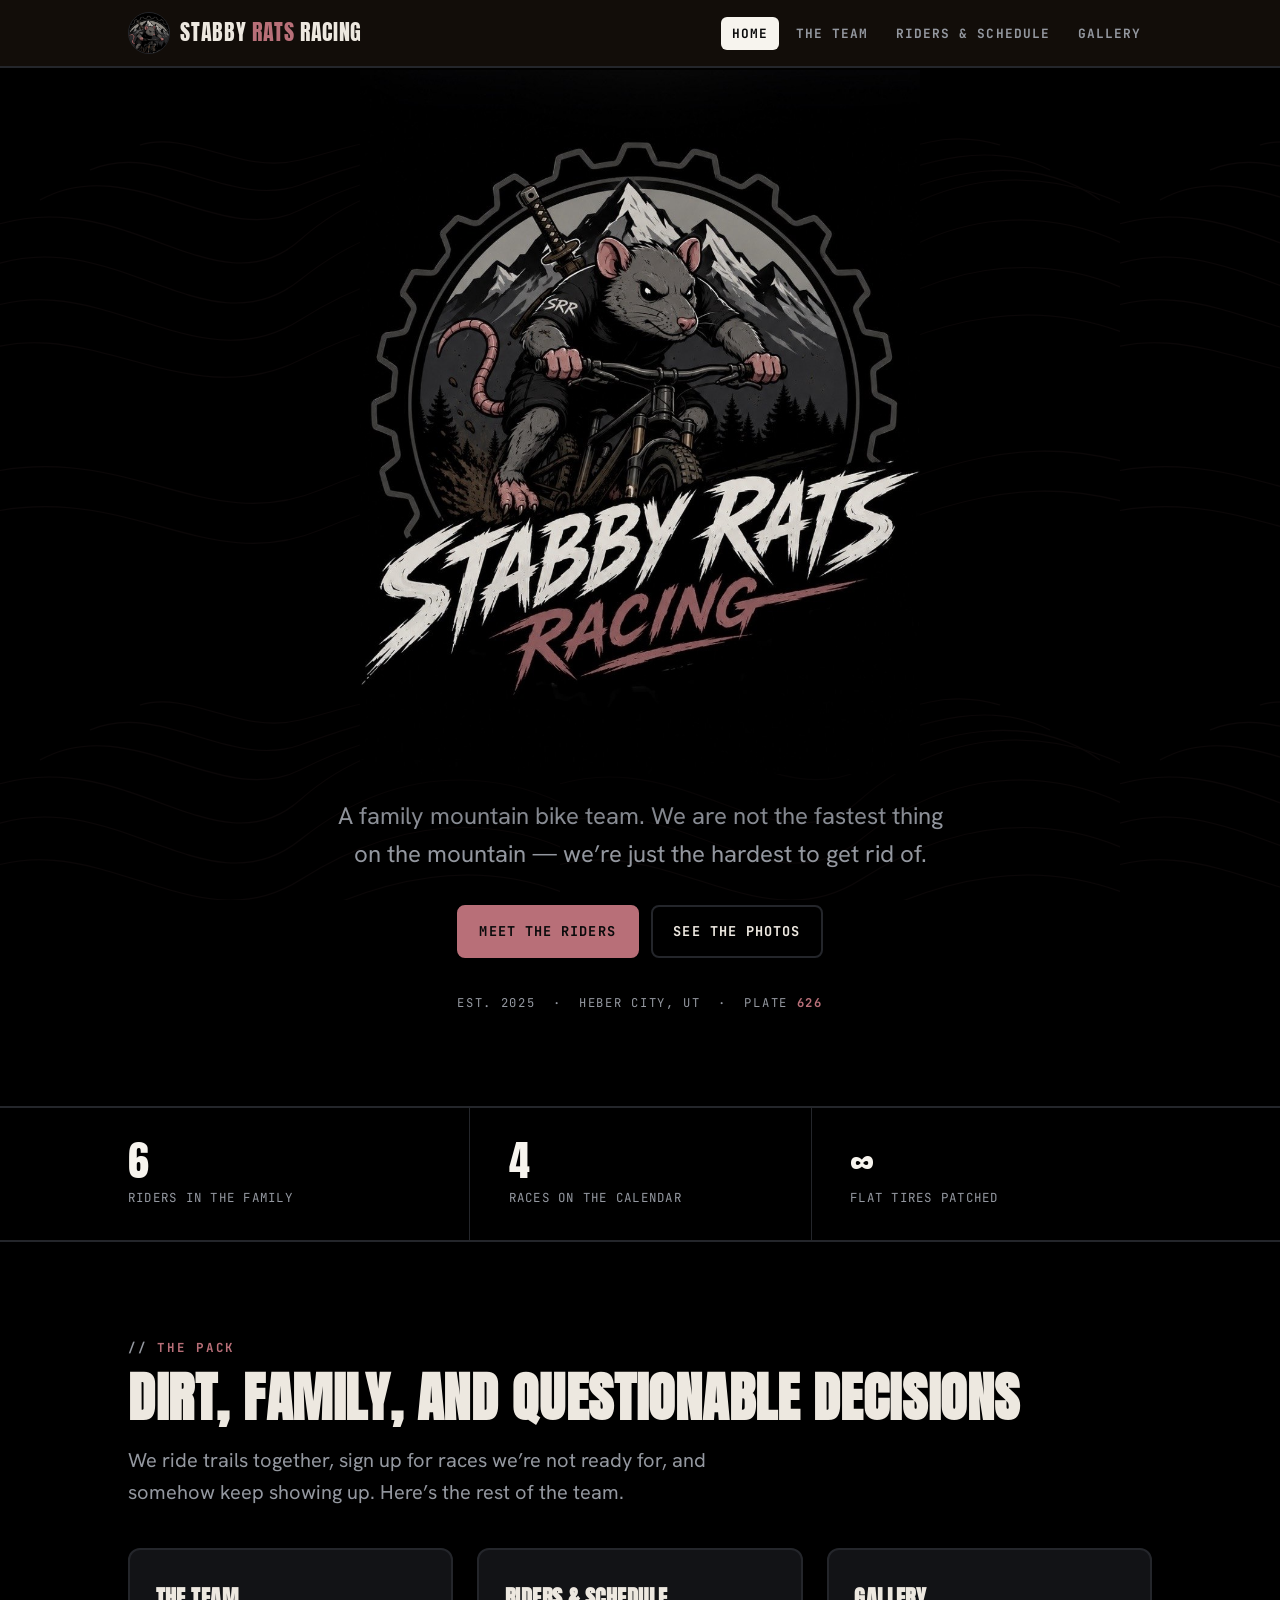
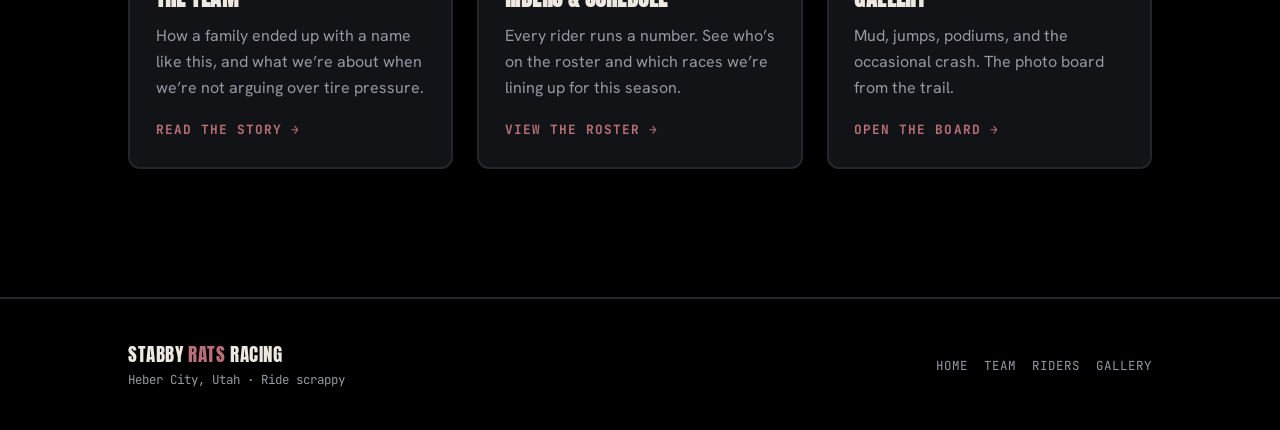
==== index.html @ b851499f "stabby-rats racing" ====
<!DOCTYPE html>
<html lang="en">
<head>
  <meta charset="UTF-8">
  <meta name="viewport" content="width=device-width, initial-scale=1.0">
  <title>Stabby Rats Racing — Family Mountain Bike Team</title>
  <meta name="description" content="Stabby Rats Racing is a family mountain biking team. Scrappy, persistent, and faster downhill than uphill.">
  <link rel="icon" href="images/logo-badge.png">
  <link rel="stylesheet" href="styles.css">
</head>
<body>
  <a class="skip" href="#main">Skip to content</a>

  <!-- ============ HEADER ============ -->
  <header class="site-header">
    <div class="wrap nav">
      <a class="brand" href="index.html">
        <img class="mark" src="images/logo-badge.png" alt="">
        <span class="wordmark">Stabby <b>Rats</b> Racing</span>
      </a>
      <button class="nav-toggle" aria-expanded="false" aria-controls="nav-links">Menu</button>
      <ul class="nav-links" id="nav-links">
        <li><a href="index.html" aria-current="page">Home</a></li>
        <li><a href="about.html">The Team</a></li>
        <li><a href="riders.html">Riders &amp; Schedule</a></li>
        <li><a href="gallery.html">Gallery</a></li>
      </ul>
    </div>
  </header>

  <main id="main">
    <!-- ============ HERO ============ -->
    <section class="hero hero--logo">
      <div class="wrap hero-inner">
        <h1 class="hero-logo-wrap">
          <img class="hero-logo" src="images/logo-full.jpg"
               alt="Stabby Rats Racing — a katana-wielding rat riding a mountain bike, inside a gear badge with mountains behind it">
        </h1>
        <p class="tagline">A family mountain bike team. We are not the fastest thing on the mountain &mdash; we&rsquo;re just the hardest to get rid of.</p>
        <div class="cta-row">
          <a class="btn" href="riders.html">Meet the riders</a>
          <a class="btn ghost" href="gallery.html">See the photos</a>
        </div>
        <p class="hero-meta">Est. 2025 &nbsp;·&nbsp; Heber City, UT &nbsp;·&nbsp; Plate <b>626</b></p>
      </div>
    </section>

    <!-- ============ HIGHLIGHTS ============ -->
    <!-- Swap these numbers for whatever you want to brag about -->
    <div class="highlights-band">
      <div class="wrap highlights">
        <div class="highlight"><div class="num">6</div><div class="cap">Riders in the family</div></div>
        <div class="highlight"><div class="num">4</div><div class="cap">Races on the calendar</div></div>
        <div class="highlight"><div class="num">∞</div><div class="cap">Flat tires patched</div></div>
      </div>
    </div>

    <!-- ============ WHAT'S HERE ============ -->
    <section class="section">
      <div class="wrap">
        <p class="eyebrow">The pack</p>
        <h2 class="section-title">Dirt, family, and questionable decisions</h2>
        <p class="lede">We ride trails together, sign up for races we&rsquo;re not ready for, and somehow keep showing up. Here&rsquo;s the rest of the team.</p>

        <div class="cards">
          <article class="card">
            <h3>The Team</h3>
            <p>How a family ended up with a name like this, and what we&rsquo;re about when we&rsquo;re not arguing over tire pressure.</p>
            <a class="more" href="about.html">Read the story →</a>
          </article>
          <article class="card">
            <h3>Riders &amp; Schedule</h3>
            <p>Every rider runs a number. See who&rsquo;s on the roster and which races we&rsquo;re lining up for this season.</p>
            <a class="more" href="riders.html">View the roster →</a>
          </article>
          <article class="card">
            <h3>Gallery</h3>
            <p>Mud, jumps, podiums, and the occasional crash. The photo board from the trail.</p>
            <a class="more" href="gallery.html">Open the board →</a>
          </article>
        </div>
      </div>
    </section>
  </main>

  <!-- ============ FOOTER ============ -->
  <footer class="site-footer">
    <div class="wrap footer-grid">
      <div>
        <div class="wordmark">Stabby <b>Rats</b> Racing</div>
        <p>Heber City, Utah · Ride scrappy</p>
      </div>
      <ul class="footer-links">
        <li><a href="index.html">Home</a></li>
        <li><a href="about.html">Team</a></li>
        <li><a href="riders.html">Riders</a></li>
        <li><a href="gallery.html">Gallery</a></li>
      </ul>
    </div>
  </footer>

  <script src="main.js"></script>
</body>
</html>
---- styles.css ----
/* =========================================================
   STABBY RATS RACING — shared styles
   Design tokens: dirt & hazard. Signature: race number plates.
   ========================================================= */

@import url('https://fonts.googleapis.com/css2?family=Anton&family=Hanken+Grotesk:wght@400;500;600;700;800&family=JetBrains+Mono:wght@400;700&display=swap');

:root {
  /* color — matched to the Stabby Rats logo */
  --loam:    #000000;   /* base background — pure black, like the logo field */
  --bark:    #121316;   /* raised panels */
  --bark-2:  #24262B;   /* borders / lighter panel — steel charcoal */
  --bone:    #EDE8E0;   /* primary text — brushstroke white, softened */
  --bone-dim:#9498A0;   /* muted text — cool gray */
  --blaze:   #B86F78;   /* primary accent — dusty rose ("RACING") */
  --rose-deep:#8D565B;  /* true logo rose — borders & detail */
  --plate:   #F7F4EE;   /* plate / headline white — bright */
  --moss:    #5B5F66;   /* secondary — the rat's steel gray */
  --ink:     #0A0A0B;   /* near-black for text on light plates */

  /* type */
  --display: 'Anton', sans-serif;
  --body:    'Hanken Grotesk', system-ui, sans-serif;
  --mono:    'JetBrains Mono', ui-monospace, monospace;

  /* layout */
  --wrap: 1120px;
  --gutter: clamp(1.25rem, 4vw, 3rem);
}

/* ---------- reset-ish ---------- */
*, *::before, *::after { box-sizing: border-box; }
html { scroll-behavior: smooth; }
@media (prefers-reduced-motion: reduce) {
  html { scroll-behavior: auto; }
  *, *::before, *::after { animation: none !important; transition: none !important; }
}
body {
  margin: 0;
  font-family: var(--body);
  color: var(--bone);
  background-color: var(--loam);
  /* topographic contour lines — a faint trail map under everything */
  background-image: url("data:image/svg+xml,%3Csvg xmlns='http://www.w3.org/2000/svg' width='560' height='560' viewBox='0 0 560 560'%3E%3Cg fill='none' stroke='%23B86F78' stroke-width='1.1' opacity='0.06'%3E%3Cpath d='M-40 360 C 80 300 180 420 300 360 S 520 300 620 360'/%3E%3Cpath d='M-40 320 C 90 250 190 390 300 320 S 520 250 620 320'/%3E%3Cpath d='M-40 280 C 100 200 200 360 300 280 S 520 200 620 280'/%3E%3Cpath d='M-40 240 C 110 160 210 320 300 240 S 520 160 620 240'/%3E%3Cpath d='M40 200 C 130 150 220 250 300 210 S 470 150 540 200'/%3E%3Cpath d='M90 170 C 160 140 230 210 300 185 S 430 140 490 170'/%3E%3Cpath d='M140 145 C 190 130 240 175 300 160 S 390 130 440 145'/%3E%3Cpath d='M-40 480 C 120 430 200 540 320 490 S 520 440 620 480'/%3E%3Cpath d='M-40 520 C 120 470 200 580 320 530 S 520 480 620 520'/%3E%3C/g%3E%3C/svg%3E");
  background-attachment: fixed;
  line-height: 1.6;
  -webkit-font-smoothing: antialiased;
}

img { max-width: 100%; display: block; }
a { color: var(--blaze); text-decoration: none; }
a:hover { text-decoration: underline; }

.wrap { width: min(var(--wrap), 100%); margin-inline: auto; padding-inline: var(--gutter); }

/* ---------- skip link / a11y ---------- */
.skip {
  position: absolute; left: -999px; top: 0; z-index: 100;
  background: var(--plate); color: var(--ink); padding: .6rem 1rem;
  font-family: var(--mono); font-weight: 700;
}
.skip:focus { left: .5rem; top: .5rem; }
:focus-visible { outline: 3px solid var(--plate); outline-offset: 3px; }



/* =========================================================
   HEADER / NAV
   ========================================================= */
.site-header {
  position: sticky; top: 0; z-index: 50;
  background: rgba(21,16,11,.86);
  backdrop-filter: blur(8px);
  border-bottom: 2px solid var(--bark-2);
}
.nav {
  display: flex; align-items: center; justify-content: space-between;
  gap: 1rem; padding-block: .75rem;
}
.brand { display: flex; align-items: center; gap: .65rem; }
.brand:hover { text-decoration: none; }
.brand .mark { width: 42px; height: 42px; flex: none; border-radius: 50%; border: 1.5px solid var(--bark-2); }
.brand .wordmark {
  font-family: var(--display);
  font-size: 1.35rem;
  color: var(--bone);
  letter-spacing: .03em;
  text-transform: uppercase;
  line-height: 1;
}
.brand .wordmark b { color: var(--blaze); font-weight: 400; }

.nav-links { display: flex; gap: .35rem; align-items: center; list-style: none; margin: 0; padding: 0; }
.nav-links a {
  font-family: var(--mono); font-size: .8rem; font-weight: 700;
  text-transform: uppercase; letter-spacing: .08em;
  color: var(--bone-dim); padding: .5rem .7rem; border-radius: 6px;
}
.nav-links a:hover { color: var(--bone); background: var(--bark); text-decoration: none; }
.nav-links a[aria-current="page"] { color: var(--ink); background: var(--plate); }

.nav-toggle {
  display: none; background: var(--bark); color: var(--bone);
  border: 2px solid var(--bark-2); border-radius: 6px;
  font-family: var(--mono); font-weight: 700; font-size: .8rem;
  padding: .5rem .8rem; cursor: pointer; text-transform: uppercase; letter-spacing: .08em;
}

@media (max-width: 720px) {
  .nav-toggle { display: block; }
  .nav-links {
    position: absolute; top: 100%; left: 0; right: 0;
    flex-direction: column; align-items: stretch; gap: 0;
    background: var(--loam); border-bottom: 2px solid var(--bark-2);
    padding: .5rem var(--gutter) 1rem;
    display: none;
  }
  .nav-links.open { display: flex; }
  .nav-links a { padding: .85rem .7rem; border-radius: 6px; }
}

/* =========================================================
   GENERIC SECTION BITS
   ========================================================= */
.eyebrow {
  font-family: var(--mono); font-size: .78rem; font-weight: 700;
  text-transform: uppercase; letter-spacing: .22em; color: var(--blaze);
  margin: 0 0 .9rem;
}
.eyebrow::before { content: "// "; color: var(--bone-dim); }

.section { padding-block: clamp(3.5rem, 8vw, 6rem); }
.section-title {
  font-family: var(--display); text-transform: uppercase;
  font-size: clamp(2rem, 6vw, 3.4rem); line-height: .95;
  letter-spacing: .01em; margin: 0 0 1rem; color: var(--bone);
}
.lede { font-size: clamp(1.05rem, 2.2vw, 1.25rem); color: var(--bone-dim); max-width: 60ch; }

.btn {
  display: inline-flex; align-items: center; gap: .5rem;
  font-family: var(--mono); font-weight: 700; text-transform: uppercase;
  letter-spacing: .08em; font-size: .85rem;
  background: var(--blaze); color: var(--ink);
  padding: .85rem 1.3rem; border-radius: 8px; border: 2px solid var(--blaze);
}
.btn:hover { background: transparent; color: var(--blaze); text-decoration: none; }
.btn.ghost { background: transparent; color: var(--bone); border-color: var(--bark-2); }
.btn.ghost:hover { border-color: var(--blaze); color: var(--blaze); }

/* =========================================================
   HERO (home)
   ========================================================= */
.hero { position: relative; padding-block: clamp(4rem, 12vw, 8rem); overflow: hidden; }

/* logo-led hero — the real artwork is the centerpiece */
.visually-hidden {
  position: absolute; width: 1px; height: 1px; padding: 0; margin: -1px;
  overflow: hidden; clip: rect(0 0 0 0); white-space: nowrap; border: 0;
}
.hero--logo {
  text-align: center;
  padding-top: 0.10rem;
  padding-bottom: clamp(2.5rem, 7vw, 5rem);
}
.hero-inner { display: flex; flex-direction: column; align-items: center; }
.hero-logo-wrap { margin: 0; }
.hero-logo {
  width: min(560px, 86vw); height: auto; margin-inline: auto;
  filter: drop-shadow(0 14px 30px rgba(0,0,0,.6));
}
.hero--logo .tagline {
  font-size: clamp(1.1rem, 2.6vw, 1.45rem); color: var(--bone-dim);
  margin: 1.6rem auto 2rem; max-width: 44ch;
}
.hero--logo .cta-row { display: flex; flex-wrap: wrap; gap: .75rem; justify-content: center; }
.hero-meta {
  font-family: var(--mono); font-size: .76rem; text-transform: uppercase;
  letter-spacing: .14em; color: var(--bone-dim); margin-top: 2.25rem;
}
.hero-meta b { color: var(--blaze); font-weight: 700; }
.hero-plate {
  display: inline-flex; align-items: center; gap: .75rem;
  padding: .5rem 1rem; margin-bottom: 1.5rem;
}
.hero-plate .plate-num { font-size: 1.6rem; }
.hero-plate .label {
  font-family: var(--mono); font-size: .72rem; font-weight: 700;
  text-transform: uppercase; letter-spacing: .12em; text-align: left; line-height: 1.2;
}
.hero h1 {
  font-family: var(--display); text-transform: uppercase;
  font-size: clamp(3rem, 14vw, 9rem); line-height: .82;
  letter-spacing: .005em; margin: 0; color: var(--bone);
  text-shadow: 0 4px 0 rgba(0,0,0,.35);
}
.hero h1 .stab { color: var(--blaze); display: inline-block; transform: rotate(-3deg); }
.hero .tagline {
  font-size: clamp(1.1rem, 2.6vw, 1.5rem); color: var(--bone-dim);
  margin: 1.4rem 0 2rem; max-width: 48ch;
}
.hero .cta-row { display: flex; flex-wrap: wrap; gap: .75rem; }

/* highlight strip */
.highlights-band { border-block: 2px solid var(--bark-2); }
.highlights { display: grid; grid-template-columns: repeat(3, 1fr); }
.highlight { padding: 2rem clamp(1.25rem, 3vw, 2.5rem); }
.highlight:first-child { padding-left: 0; }
.highlight:last-child  { padding-right: 0; }
.highlight + .highlight { border-left: 1px solid var(--bark-2); }
.highlight .num { font-family: var(--display); font-size: 2.6rem; color: var(--plate); line-height: 1; }
.highlight .cap { font-family: var(--mono); font-size: .78rem; text-transform: uppercase; letter-spacing: .1em; color: var(--bone-dim); margin-top: .4rem; }
@media (max-width: 640px) {
  .highlights { grid-template-columns: 1fr; }
  .highlight { padding: 1.6rem 0 !important; }
  .highlight + .highlight { border-left: none; border-top: 1px solid var(--bark-2); }
}

/* feature cards on home */
.cards { display: grid; grid-template-columns: repeat(auto-fit, minmax(240px,1fr)); gap: 1.5rem; margin-top: 2.5rem; }
.card {
  background: var(--bark); border: 2px solid var(--bark-2); border-radius: 12px;
  padding: 1.6rem; transition: transform .2s ease, border-color .2s ease;
}
.card:hover { transform: translateY(-4px); border-color: var(--blaze); }
.card h3 { font-family: var(--display); text-transform: uppercase; font-size: 1.4rem; margin: .25rem 0 .5rem; letter-spacing: .02em; }
.card p { color: var(--bone-dim); margin: 0 0 1rem; }
.card .more { font-family: var(--mono); font-size: .8rem; font-weight: 700; text-transform: uppercase; letter-spacing: .08em; }

/* =========================================================
   ABOUT
   ========================================================= */
.prose { max-width: 65ch; }
.prose p { font-size: 1.08rem; color: var(--bone); margin: 0 0 1.2rem; }
.prose p.muted { color: var(--bone-dim); }
.story-grid { display: grid; grid-template-columns: 1.4fr 1fr; gap: clamp(1.5rem,5vw,3.5rem); align-items: start; }
@media (max-width: 820px) { .story-grid { grid-template-columns: 1fr; } }

.namebox {
  background: var(--bark); border: 2px solid var(--bark-2); border-left: 6px solid var(--blaze);
  border-radius: 10px; padding: 1.5rem;
}
.namebox h3 { font-family: var(--display); text-transform: uppercase; margin: 0 0 .6rem; font-size: 1.5rem; letter-spacing: .02em; }
.namebox p { color: var(--bone-dim); margin: 0; }

.values { list-style: none; margin: 2.5rem 0 0; padding: 0; display: grid; gap: .75rem; }
.values li {
  font-family: var(--mono); font-size: .95rem; color: var(--bone);
  padding-left: 1.8rem; position: relative;
}
.values li::before { content: "▸"; position: absolute; left: 0; color: var(--blaze); }

/* =========================================================
   RIDERS
   ========================================================= */
.roster { display: grid; grid-template-columns: repeat(auto-fit, minmax(250px,1fr)); gap: 1.75rem; margin-top: 2.5rem; }
.rider {
  background: var(--bark); border: 2px solid var(--bark-2); border-radius: 14px;
  overflow: hidden; display: flex; flex-direction: column;
  transition: transform .2s ease, border-color .2s ease;
}
.rider:hover { transform: translateY(-5px); border-color: var(--plate); }
.rider-photo { position: relative; aspect-ratio: 4/5; background: var(--bark-2); }
.rider-photo img { width: 100%; height: 100%; object-fit: cover; }
.rider-plate {
  position: absolute; top: 12px; right: 12px;
  width: 58px; height: 46px; display: grid; place-items: center;
}
.rider-plate .plate-num { font-size: 1.7rem; }
.rider-body { padding: 1.1rem 1.2rem 1.4rem; }
.rider-body h3 { font-family: var(--display); text-transform: uppercase; font-size: 1.5rem; margin: 0; letter-spacing: .02em; }
.rider-disc { font-family: var(--mono); font-size: .76rem; text-transform: uppercase; letter-spacing: .1em; color: var(--blaze); margin: .3rem 0 .8rem; }
.rider-body p { color: var(--bone-dim); font-size: .95rem; margin: 0; }

/* schedule / timing sheet */
.sheet { margin-top: 1.5rem; border: 2px solid var(--bark-2); border-radius: 12px; overflow: hidden; }
.sheet table { width: 100%; border-collapse: collapse; font-family: var(--mono); font-size: .9rem; }
.sheet caption { caption-side: top; text-align: left; padding: 0 0 1rem; }
.sheet thead th {
  background: var(--bark); text-align: left; padding: .85rem 1rem;
  font-size: .72rem; text-transform: uppercase; letter-spacing: .12em; color: var(--bone-dim);
  border-bottom: 2px solid var(--bark-2);
}
.sheet tbody td { padding: .95rem 1rem; border-bottom: 1px solid var(--bark-2); vertical-align: top; }
.sheet tbody tr:last-child td { border-bottom: none; }
.sheet tbody tr:hover td { background: rgba(184,111,120,.07); }
.sheet .date { color: var(--blaze); font-weight: 700; white-space: nowrap; }
.sheet .race { font-family: var(--body); font-weight: 700; color: var(--bone); }
.sheet .loc { color: var(--bone-dim); }
.tag {
  display: inline-block; font-size: .68rem; font-weight: 700; text-transform: uppercase;
  letter-spacing: .08em; padding: .2rem .5rem; border-radius: 4px;
}
.tag.confirmed { background: rgba(184,111,120,.22); color: var(--blaze); }
.tag.tbd { background: rgba(91,95,102,.32); color: var(--bone-dim); }
@media (max-width: 560px) {
  .sheet table, .sheet thead, .sheet tbody, .sheet tr, .sheet td { display: block; }
  .sheet thead { display: none; }
  .sheet tbody tr { border-bottom: 2px solid var(--bark-2); padding: .5rem 0; }
  .sheet tbody td { border: none; padding: .35rem 1rem; }
  .sheet tbody td.date { padding-top: .9rem; }
}

/* =========================================================
   GALLERY — taped-on photo board
   ========================================================= */
.gallery { columns: 3 260px; column-gap: 1.25rem; margin-top: 2.5rem; }
.shot {
  break-inside: avoid; margin-bottom: 1.25rem; background: var(--bone);
  padding: 10px 10px 38px; border-radius: 4px;
  box-shadow: 0 8px 22px rgba(0,0,0,.4);
  cursor: zoom-in; transition: transform .2s ease;
  position: relative;
}
.shot:nth-child(3n)   { transform: rotate(1.3deg); }
.shot:nth-child(3n+1) { transform: rotate(-1.1deg); }
.shot:hover { transform: rotate(0) scale(1.02); z-index: 2; }
.shot img { width: 100%; border-radius: 2px; background: var(--bark-2); }
.shot .cap { font-family: var(--mono); font-size: .74rem; color: var(--ink); text-align: center; margin-top: 8px; font-weight: 700; }

/* lightbox */
.lightbox {
  position: fixed; inset: 0; z-index: 100; display: none;
  background: rgba(10,7,4,.94); place-items: center; padding: 2rem;
}
.lightbox.open { display: grid; }
.lightbox img { max-width: 90vw; max-height: 82vh; border: 6px solid var(--bone); border-radius: 3px; }
.lightbox .lb-cap { font-family: var(--mono); color: var(--bone); margin-top: 1rem; text-align: center; }
.lightbox .lb-close {
  position: absolute; top: 1.25rem; right: 1.25rem;
  background: var(--plate); color: var(--ink); border: none; border-radius: 6px;
  font-family: var(--mono); font-weight: 700; padding: .6rem .9rem; cursor: pointer;
  text-transform: uppercase; letter-spacing: .08em;
}

/* =========================================================
   FOOTER
   ========================================================= */
.site-footer { border-top: 2px solid var(--bark-2); padding-block: 2.5rem; margin-top: 2rem; }
.footer-grid { display: flex; flex-wrap: wrap; gap: 1.5rem; justify-content: space-between; align-items: center; }
.site-footer .wordmark { font-family: var(--display); text-transform: uppercase; font-size: 1.2rem; letter-spacing: .03em; }
.site-footer .wordmark b { color: var(--blaze); font-weight: 400; }
.site-footer p { font-family: var(--mono); font-size: .78rem; color: var(--bone-dim); margin: 0; }
.footer-links { display: flex; gap: 1rem; list-style: none; margin: 0; padding: 0; }
.footer-links a { font-family: var(--mono); font-size: .78rem; text-transform: uppercase; letter-spacing: .08em; color: var(--bone-dim); }
.footer-links a:hover { color: var(--plate); text-decoration: none; }
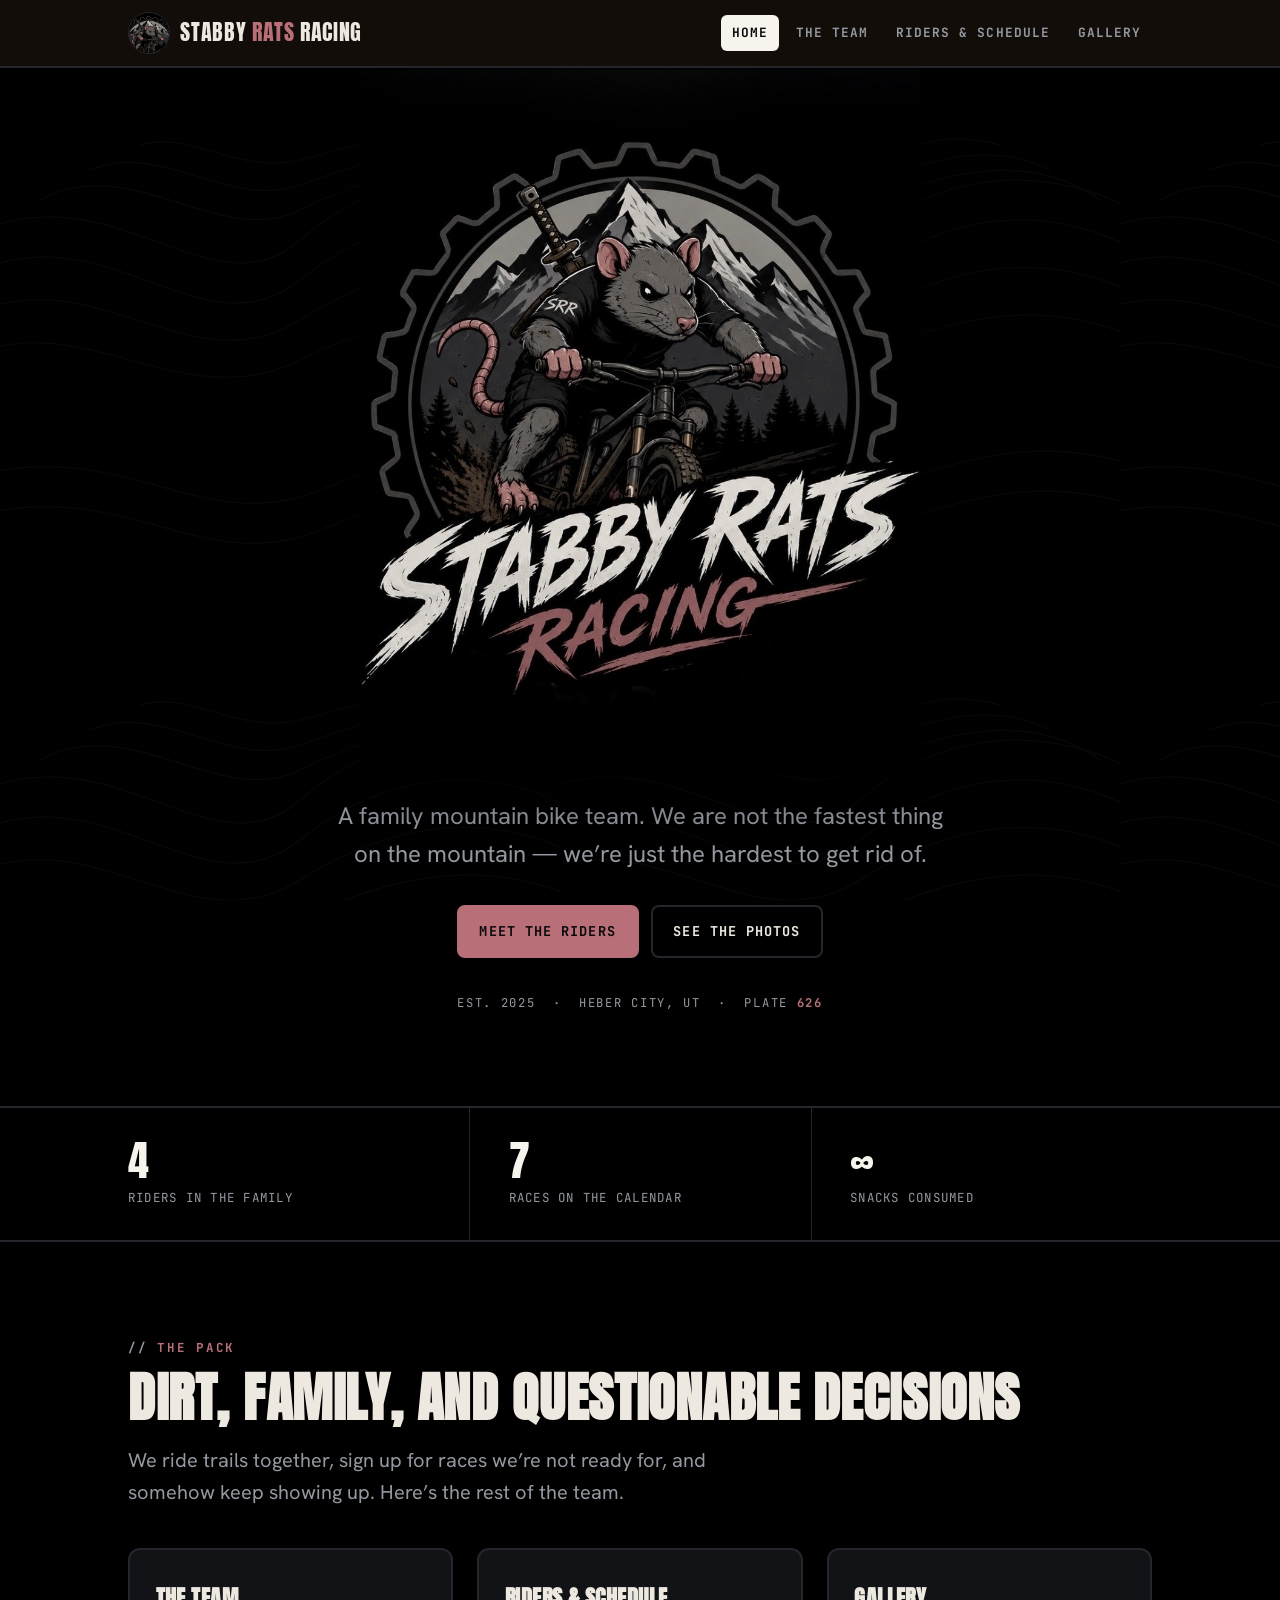
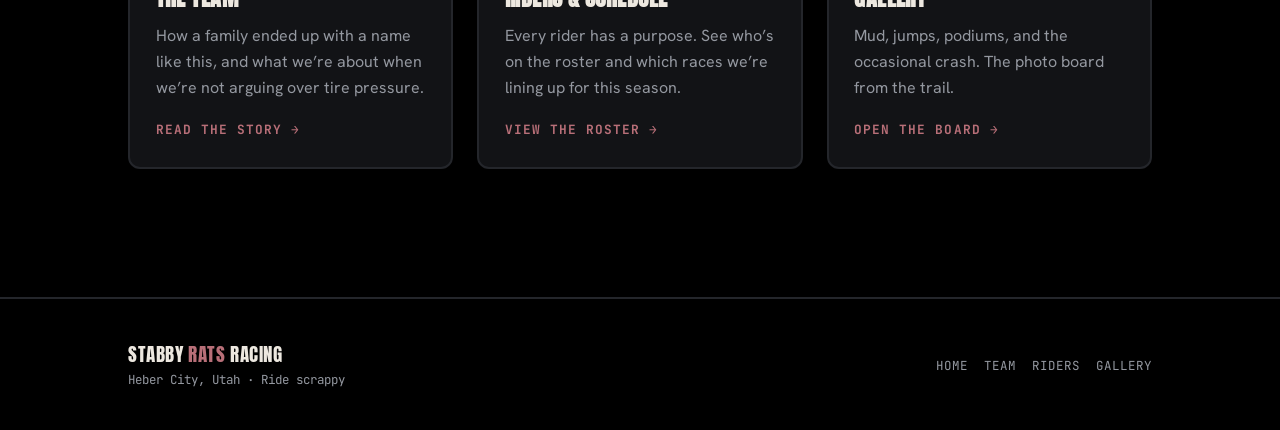
==== commit 78dccb0d: "Adding all the images." ====
--- a/index.html
+++ b/index.html
@@ -49,9 +49,9 @@
     <!-- Swap these numbers for whatever you want to brag about -->
     <div class="highlights-band">
       <div class="wrap highlights">
-        <div class="highlight"><div class="num">6</div><div class="cap">Riders in the family</div></div>
-        <div class="highlight"><div class="num">4</div><div class="cap">Races on the calendar</div></div>
-        <div class="highlight"><div class="num">∞</div><div class="cap">Flat tires patched</div></div>
+        <div class="highlight"><div class="num">4</div><div class="cap">Riders in the family</div></div>
+        <div class="highlight"><div class="num">7</div><div class="cap">Races on the calendar</div></div>
+        <div class="highlight"><div class="num">∞</div><div class="cap">Snacks consumed</div></div>
       </div>
     </div>
 
@@ -70,7 +70,7 @@
           </article>
           <article class="card">
             <h3>Riders &amp; Schedule</h3>
-            <p>Every rider runs a number. See who&rsquo;s on the roster and which races we&rsquo;re lining up for this season.</p>
+            <p>Every rider has a purpose. See who&rsquo;s on the roster and which races we&rsquo;re lining up for this season.</p>
             <a class="more" href="riders.html">View the roster →</a>
           </article>
           <article class="card">
--- a/styles.css
+++ b/styles.css
@@ -92,6 +92,7 @@
 
 .nav-links { display: flex; gap: .35rem; align-items: center; list-style: none; margin: 0; padding: 0; }
 .nav-links a {
+  display: block;
   font-family: var(--mono); font-size: .8rem; font-weight: 700;
   text-transform: uppercase; letter-spacing: .08em;
   color: var(--bone-dim); padding: .5rem .7rem; border-radius: 6px;
